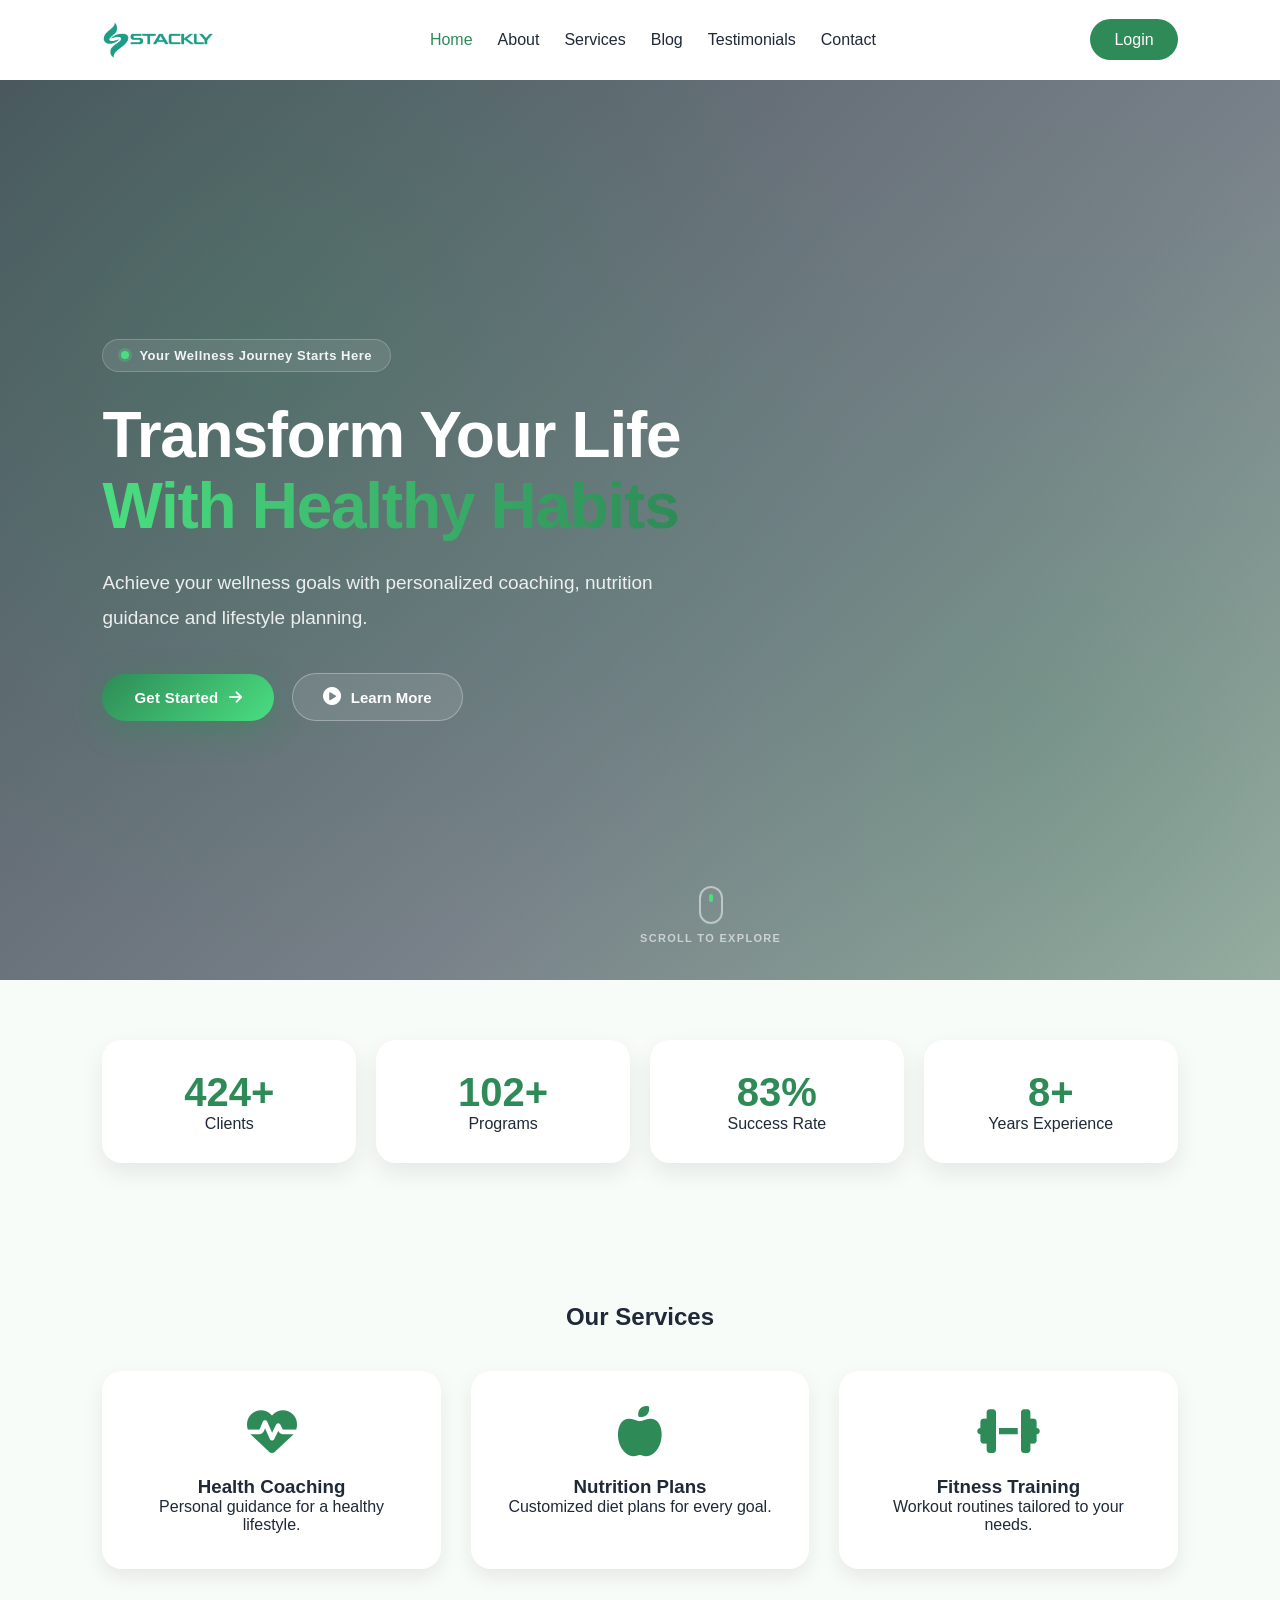
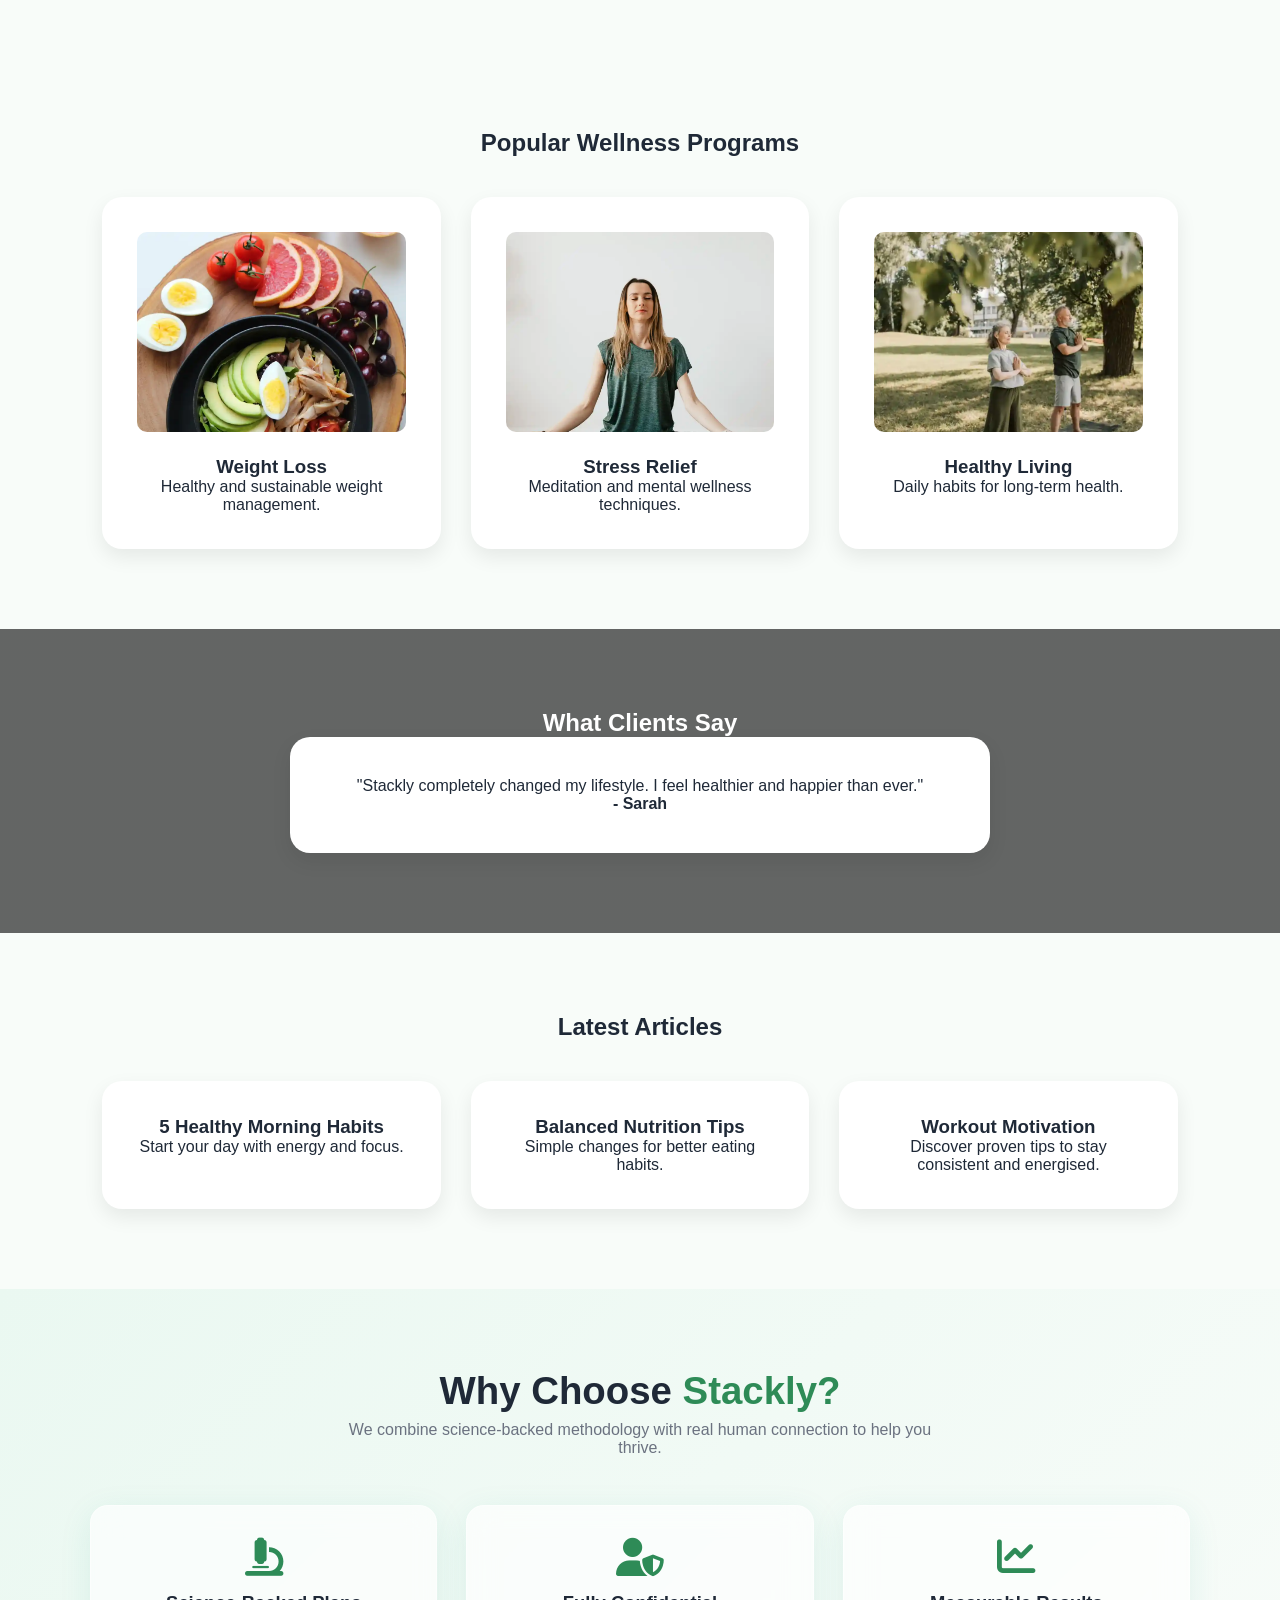
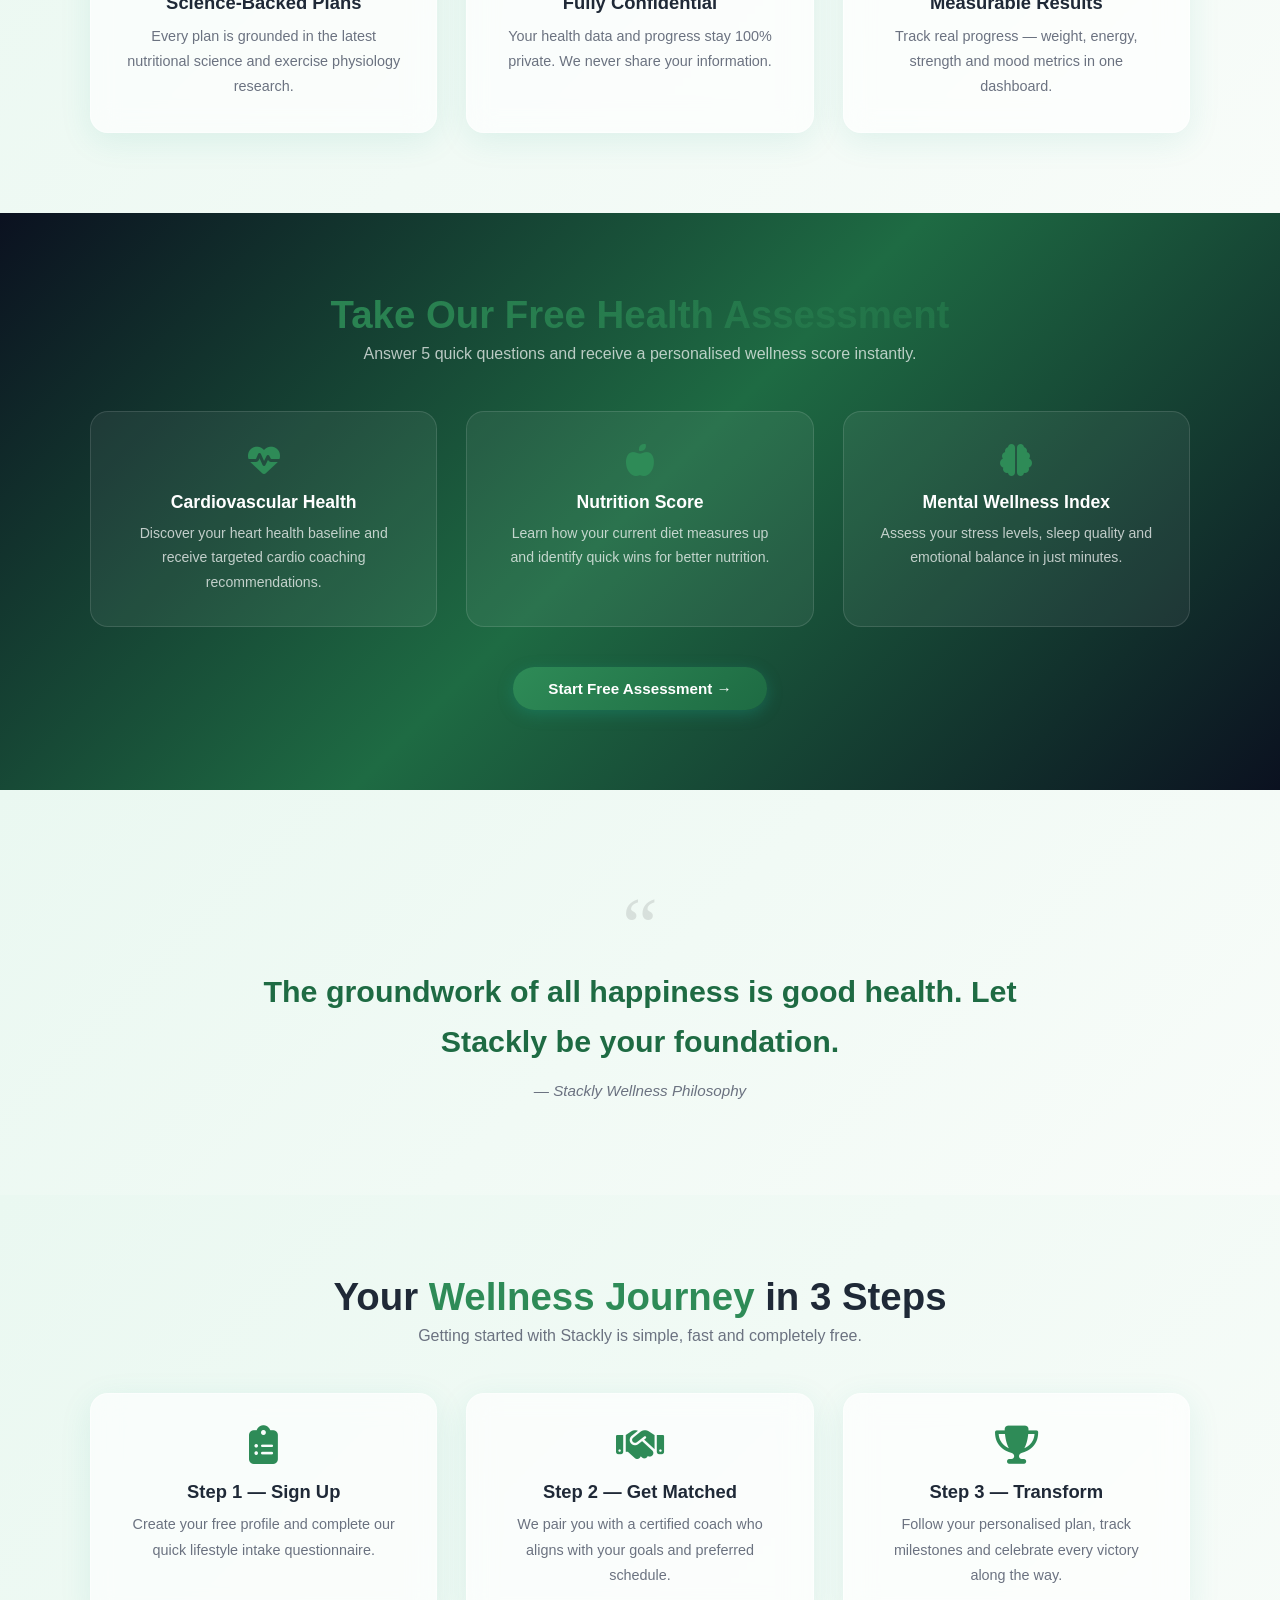
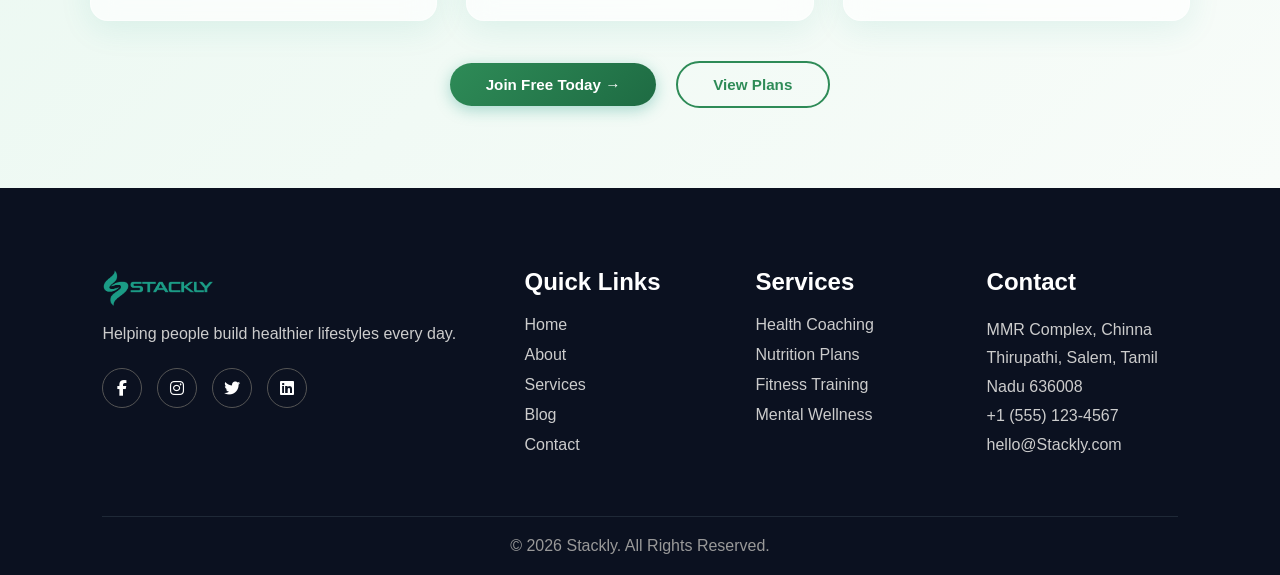
==== index.html @ 3cacbd83 "Add files via upload" ====
<!DOCTYPE html>
<html lang="en">

<head>
  <meta charset="UTF-8">
  <meta name="viewport" content="width=device-width, initial-scale=1.0">
  <title>Stackly - Wellness Coach</title>

  <link rel="stylesheet" href="css/index.css">
  <link rel="stylesheet" href="css/unique-sections.css">
  <link rel="stylesheet" href="./assets/extra.css">


  <link rel="stylesheet" href="https://cdnjs.cloudflare.com/ajax/libs/font-awesome/6.5.1/css/all.min.css">

</head>

<body>

  <header>
    <nav class="navbar">

      <div class="logo">
        <a href="index.html"><img src="./assets/logo.webp" alt="Stackly Logo"
            style="height: 40px; width: auto; vertical-align: middle; filter: brightness(0) invert(50%) sepia(80%) saturate(340%) hue-rotate(120deg) brightness(85%) contrast(110%);"></a>
      </div>

      <div class="menu-toggle"><i class="fas fa-bars"></i></div>
      <ul class="nav-links">
        <li><a href="index.html" class="active">Home</a></li>
        <li><a href="about.html">About</a></li>
        <li><a href="services.html">Services</a></li>
        <li><a href="blog.html">Blog</a></li>
        <li><a href="testimonials.html">Testimonials</a></li>
        <li><a href="contact.html">Contact</a></li>
      </ul>

      <div class="nav-btns">
        <a href="login.html" class="btn primary">Login</a>
      </div>

    </nav>
  </header>

  <section class="hero">

    <video autoplay muted loop playsinline class="hero-video">

        <source src="assets/Exercise.mp4" type="video/mp4">

    </video>

    <div class="hero-overlay"></div>

    <div class="hero-content">

      <div class="hero-badge">
        <span class="badge-dot"></span>
        <span>Your Wellness Journey Starts Here</span>
      </div>

      <h1>
        Transform Your Life<br>
        <span class="hero-highlight">With Healthy Habits</span>
      </h1>

      <p>
        Achieve your wellness goals with personalized coaching,
        nutrition guidance and lifestyle planning.
      </p>

      <div class="hero-buttons">
        <a href="signup.html" class="btn primary hero-btn-primary">
          <span>Get Started</span>
          <i class="fas fa-arrow-right"></i>
        </a>

        <a href="about.html" class="btn hero-btn-outline">
          <i class="fas fa-play-circle"></i>
          <span>Learn More</span>
        </a>
      </div>

    </div>

    <div class="hero-scroll-indicator">
      <div class="scroll-mouse">
        <div class="scroll-wheel"></div>
      </div>
      <span>Scroll to explore</span>
    </div>



  </section>

  <section class="stats">

    <div class="stat-card">
      <h2 class="counter" data-target="500" data-suffix="+">0</h2>
      <p>Clients</p>
    </div>

    <div class="stat-card">
      <h2 class="counter" data-target="120" data-suffix="+">0</h2>
      <p>Programs</p>
    </div>

    <div class="stat-card">
      <h2 class="counter" data-target="98" data-suffix="%">0</h2>
      <p>Success Rate</p>
    </div>

    <div class="stat-card">
      <h2 class="counter" data-target="10" data-suffix="+">0</h2>
      <p>Years Experience</p>
    </div>

  </section>

  <section class="services">

    <h2>Our Services</h2>

    <div class="service-grid">

      <div class="service-card">
        <i class="fas fa-heartbeat"></i>
        <h3>Health Coaching</h3>
        <p>Personal guidance for a healthy lifestyle.</p>
      </div>

      <div class="service-card">
        <i class="fas fa-apple-alt"></i>
        <h3>Nutrition Plans</h3>
        <p>Customized diet plans for every goal.</p>
      </div>

      <div class="service-card">
        <i class="fas fa-dumbbell"></i>
        <h3>Fitness Training</h3>
        <p>Workout routines tailored to your needs.</p>
      </div>

    </div>

  </section>

  <section class="programs">

    <h2>Popular Wellness Programs</h2>

    <div class="program-grid">

      <div class="program-card">
        <img src="./assets/Weight Loss.webp" alt="Weight Loss">
        <h3>Weight Loss</h3>
        <p>Healthy and sustainable weight management.</p>
      </div>

      <div class="program-card">
        <img src="assets/Stress Relief.webp" alt="Stress Relief">
        <h3>Stress Relief</h3>
        <p>Meditation and mental wellness techniques.</p>
      </div>

      <div class="program-card">
        <img src="./assets/Healthy Living.webp" alt="Healthy Living">
        <h3>Healthy Living</h3>
        <p>Daily habits for long-term health.</p>
      </div>

    </div>

  </section>

  <section class="testimonial-preview">

    <h2>What Clients Say</h2>

    <div class="testimonial-box">

      <p>
        "Stackly completely changed my lifestyle.
        I feel healthier and happier than ever."
      </p>

      <h4>- Sarah</h4>

    </div>

  </section>

  <section class="blog-preview">

    <h2>Latest Articles</h2>

    <div class="blog-grid">

      <div class="blog-card">
        <h3>5 Healthy Morning Habits</h3>
        <p>Start your day with energy and focus.</p>
      </div>

      <div class="blog-card">
        <h3>Balanced Nutrition Tips</h3>
        <p>Simple changes for better eating habits.</p>
      </div>

      <div class="blog-card">
        <h3>Workout Motivation</h3>
        <p>Discover proven tips to stay consistent and energised.</p>
      </div>

    </div>

  </section>

  <!-- HOME UNIQUE SECTIONS -->
  <section class="us-section us-gradient-bg">
    <h2 class="us-section-title">Why Choose <span class="us-gradient-text">Stackly?</span></h2>
    <p class="us-section-sub">We combine science-backed methodology with real human connection to help you thrive.</p>
    <div class="us-grid-3">
      <div class="us-glass-card us-reveal">
        <i class="us-icon fas fa-microscope"></i>
        <h3>Science-Backed Plans</h3>
        <p>Every plan is grounded in the latest nutritional science and exercise physiology research.</p>
      </div>
      <div class="us-glass-card us-reveal" style="transition-delay:0.15s">
        <i class="us-icon fas fa-user-shield"></i>
        <h3>Fully Confidential</h3>
        <p>Your health data and progress stay 100% private. We never share your information.</p>
      </div>
      <div class="us-glass-card us-reveal" style="transition-delay:0.3s">
        <i class="us-icon fas fa-chart-line"></i>
        <h3>Measurable Results</h3>
        <p>Track real progress — weight, energy, strength and mood metrics in one dashboard.</p>
      </div>
    </div>
  </section>

  <section class="us-section us-dark-banner">
    <h2 class="us-section-title us-shimmer">Take Our Free Health Assessment</h2>
    <p class="us-section-sub">Answer 5 quick questions and receive a personalised wellness score instantly.</p>
    <div class="us-grid-3">
      <div class="us-dark-card us-reveal">
        <i class="us-icon fas fa-heartbeat"></i>
        <h3>Cardiovascular Health</h3>
        <p>Discover your heart health baseline and receive targeted cardio coaching recommendations.</p>
      </div>
      <div class="us-dark-card us-reveal" style="transition-delay:0.15s">
        <i class="us-icon fas fa-apple-alt"></i>
        <h3>Nutrition Score</h3>
        <p>Learn how your current diet measures up and identify quick wins for better nutrition.</p>
      </div>
      <div class="us-dark-card us-reveal" style="transition-delay:0.3s">
        <i class="us-icon fas fa-brain"></i>
        <h3>Mental Wellness Index</h3>
        <p>Assess your stress levels, sleep quality and emotional balance in just minutes.</p>
      </div>
    </div>
    <div style="text-align:center;margin-top:2.5rem">
      <a href="404.html" class="us-btn">Start Free Assessment &rarr;</a>
    </div>
  </section>

  <section class="us-quote-section us-reveal">
    <div class="us-quote-mark">&ldquo;</div>
    <p class="us-quote-text">The groundwork of all happiness is good health. Let Stackly be your foundation.</p>
    <p class="us-quote-author">&mdash; Stackly Wellness Philosophy</p>
  </section>

  <section class="us-section us-gradient-bg">
    <h2 class="us-section-title">Your <span class="us-gradient-text">Wellness Journey</span> in 3 Steps</h2>
    <p class="us-section-sub">Getting started with Stackly is simple, fast and completely free.</p>
    <div class="us-grid-3">
      <div class="us-glass-card us-reveal">
        <i class="us-icon fas fa-clipboard-list"></i>
        <h3>Step 1 &mdash; Sign Up</h3>
        <p>Create your free profile and complete our quick lifestyle intake questionnaire.</p>
      </div>
      <div class="us-glass-card us-reveal" style="transition-delay:0.15s">
        <i class="us-icon fas fa-handshake"></i>
        <h3>Step 2 &mdash; Get Matched</h3>
        <p>We pair you with a certified coach who aligns with your goals and preferred schedule.</p>
      </div>
      <div class="us-glass-card us-reveal" style="transition-delay:0.3s">
        <i class="us-icon fas fa-trophy"></i>
        <h3>Step 3 &mdash; Transform</h3>
        <p>Follow your personalised plan, track milestones and celebrate every victory along the way.</p>
      </div>
    </div>
    <div style="text-align:center;margin-top:2.5rem">
      <a href="404.html" class="us-btn">Join Free Today &rarr;</a>
      <a href="404.html" class="us-btn us-btn-outline" style="margin-left:1rem">View Plans</a>
    </div>
  </section>
  <!-- END HOME UNIQUE SECTIONS -->

  <footer>

    <div class="footer-container">

      <div class="footer-box">
        <a href="index.html"><img src="./assets/logo.webp" alt="Stackly Logo"
            style="height: 40px; width: auto; vertical-align: middle; filter: brightness(0) invert(50%) sepia(80%) saturate(340%) hue-rotate(120deg) brightness(85%) contrast(110%);"></a>

        <p>
          Helping people build healthier lifestyles every day.
        </p>

        <div class="socials">
          <a href="404.html"><i class="fab fa-facebook-f"></i></a>
          <a href="404.html"><i class="fab fa-instagram"></i></a>
          <a href="404.html"><i class="fab fa-twitter"></i></a>
          <a href="404.html"><i class="fab fa-linkedin"></i></a>
        </div>
      </div>

      <div class="footer-box">
        <h2>Quick Links</h2>
        <a href="index.html">Home</a>
        <a href="about.html">About</a>
        <a href="services.html">Services</a>
        <a href="blog.html">Blog</a>
        <a href="contact.html">Contact</a>
      </div>

      <div class="footer-box">
        <h2>Services</h2>
        <a href="404.html">Health Coaching</a>
        <a href="404.html">Nutrition Plans</a>
        <a href="404.html">Fitness Training</a>
        <a href="404.html">Mental Wellness</a>
      </div>

      <div class="footer-box">
        <h2>Contact</h2>
        <p>MMR Complex, Chinna Thirupathi, Salem, Tamil Nadu 636008</p>
        <p>+1 (555) 123-4567</p>
        <p>hello@Stackly.com</p>
      </div>

    </div>

    <div class="copyright">
      &copy; 2026 Stackly. All Rights Reserved.
    </div>

  </footer>

  <script src="js/main.js"></script>
  <script>
    (function () {
      var els = document.querySelectorAll('.us-reveal');
      if (!els.length) return;
      var io = new IntersectionObserver(function (entries) {
        entries.forEach(function (e) { if (e.isIntersecting) { e.target.classList.add('visible'); io.unobserve(e.target); } });
      }, { threshold: 0.12 });
      els.forEach(function (el) { io.observe(el); });
    })();
  </script>

</body>

</html>
---- css/index.css ----
:root{
  --primary:#2E8B57;
  --primary-dark:#1E6B43;
  --primary-light:#EAF8F1;
  --background:#F8FCF9;
  --text:#1F2937;
}

* {
    margin: 0;
    padding: 0;
    box-sizing: border-box;
    font-family: 'Poppins', sans-serif;
}

body {
    background: var(--background);
    color: var(--text);
    overflow-x: clip;
}

.navbar {
    display: flex;
    justify-content: space-between;
    align-items: center;
    padding: 20px 8%;
    background: white;

    top: 0;
    z-index: 1000;
    box-shadow: 0 5px 20px rgba(0, 0, 0, .08);
}

.logo {
    font-size: 28px;
    font-weight: 700;
    color: var(--primary);
}

.nav-links {
    display: flex;
    list-style: none;
    gap: 25px;
}

.nav-links a {
    text-decoration: none;
    color: var(--text);
    font-weight: 500;
}

.active {
    color: var(--primary) !important;
}

.btn {
    padding: 12px 24px;
    border-radius: 30px;
    text-decoration: none;
    background: #eee;
    color: var(--text);
    transition: .4s;
}

.primary {
    background: var(--primary);
    color: white;
}



.btn:hover {
    transform: translateY(-3px);
}

/* ===== HERO SECTION — PREMIUM ANIMATIONS ===== */

.hero {
    position: relative;
    overflow: hidden;
    min-height: 100vh;
    display: flex;
    align-items: center;
    padding: 0 8%;
    color: #fff;
}

/* --- animated ambient particles overlay --- */
.hero::before {
    content: '';
    position: absolute;
    inset: 0;
    background-image:
        radial-gradient(circle at 20% 30%, rgba(46,139,87,.25) 0%, transparent 50%),
        radial-gradient(circle at 80% 70%, rgba(46,139,87,.18) 0%, transparent 50%);
    z-index: 0;
    animation: ambientPulse 8s ease-in-out infinite alternate;
}

@keyframes ambientPulse {
    0%   { opacity: .6; transform: scale(1); }
    100% { opacity: 1;  transform: scale(1.05); }
}

.hero-video {
    position: absolute;
    top: 0; left: 0;
    width: 100%; height: 100%;
    object-fit: cover;
    z-index: -2;
}

.hero-overlay {
    position: absolute;
    inset: 0;
    background: linear-gradient(
        135deg,
        rgba(10,18,35,.72) 0%,
        rgba(15,28,45,.55) 60%,
        rgba(20,60,40,.40) 100%
    );
    z-index: -1;
}

/* --- content wrapper --- */
.hero-content {
    position: relative;
    z-index: 5;
    max-width: 680px;
    display: flex;
    flex-direction: column;
    justify-content: center;
    align-items: flex-start;
}

/* --- badge --- */
.hero-badge {
    display: inline-flex;
    align-items: center;
    gap: 10px;
    background: rgba(255,255,255,.10);
    backdrop-filter: blur(12px);
    border: 1px solid rgba(255,255,255,.2);
    border-radius: 50px;
    padding: 8px 18px;
    font-size: 13px;
    font-weight: 600;
    letter-spacing: .04em;
    color: rgba(255,255,255,.92);
    margin-bottom: 28px;
    opacity: 0;
    transform: translateY(30px);
    animation: heroFadeUp .8s cubic-bezier(.22,.68,0,1.2) .2s forwards;
}

.badge-dot {
    width: 8px;
    height: 8px;
    border-radius: 50%;
    background: #4ade80;
    box-shadow: 0 0 0 3px rgba(74,222,128,.25);
    animation: badgePing 2s ease-in-out infinite;
}

@keyframes badgePing {
    0%, 100% { box-shadow: 0 0 0 3px rgba(74,222,128,.25); }
    50%       { box-shadow: 0 0 0 7px rgba(74,222,128,.08); }
}

/* --- heading --- */
.hero-content h1 {
    font-size: 64px;
    line-height: 1.12;
    font-weight: 800;
    margin-bottom: 22px;
    text-align: left;
    letter-spacing: -.02em;
    opacity: 0;
    transform: translateY(40px);
    animation: heroFadeUp .9s cubic-bezier(.22,.68,0,1.2) .45s forwards;
}

.hero-highlight {
    background: linear-gradient(90deg, #4ade80, #2E8B57, #86efac, #4ade80);
    background-size: 300% 100%;
    -webkit-background-clip: text;
    -webkit-text-fill-color: transparent;
    background-clip: text;
    animation: shimmerText 4s linear infinite;
}

@keyframes shimmerText {
    0%   { background-position: 0% 50%; }
    100% { background-position: 300% 50%; }
}

/* --- subtitle --- */
.hero-content p {
    max-width: 580px;
    font-size: 19px;
    line-height: 1.85;
    margin-bottom: 38px;
    text-align: left;
    color: rgba(255,255,255,.88);
    opacity: 0;
    transform: translateY(40px);
    animation: heroFadeUp .9s cubic-bezier(.22,.68,0,1.2) .65s forwards;
}

/* --- buttons --- */
.hero-buttons {
    display: flex;
    gap: 18px;
    justify-content: flex-start;
    align-items: center;
    flex-wrap: wrap;
    opacity: 0;
    transform: translateY(40px);
    animation: heroFadeUp .9s cubic-bezier(.22,.68,0,1.2) .85s forwards;
}

.hero-btn-primary {
    position: relative;
    display: inline-flex;
    align-items: center;
    gap: 10px;
    padding: 15px 32px;
    border-radius: 50px;
    background: linear-gradient(135deg, #2E8B57, #4ade80);
    color: #fff !important;
    font-weight: 700;
    font-size: 15px;
    letter-spacing: .02em;
    text-decoration: none;
    overflow: hidden;
    box-shadow: 0 8px 30px rgba(46,139,87,.45);
    transition: transform .3s ease, box-shadow .3s ease;
}

.hero-btn-primary::before {
    content: '';
    position: absolute;
    top: 0; left: -100%;
    width: 100%; height: 100%;
    background: linear-gradient(90deg, transparent, rgba(255,255,255,.25), transparent);
    transition: left .55s ease;
}

.hero-btn-primary:hover::before { left: 100%; }

.hero-btn-primary:hover {
    transform: translateY(-4px) scale(1.03);
    box-shadow: 0 16px 40px rgba(46,139,87,.55);
    color: #fff !important;
}

.hero-btn-primary i {
    transition: transform .3s ease;
}

.hero-btn-primary:hover i { transform: translateX(5px); }

.hero-btn-outline {
    display: inline-flex;
    align-items: center;
    gap: 10px;
    padding: 14px 30px;
    border-radius: 50px;
    background: rgba(255,255,255,.10);
    backdrop-filter: blur(10px);
    border: 1.5px solid rgba(255,255,255,.30);
    color: #fff !important;
    font-weight: 600;
    font-size: 15px;
    text-decoration: none;
    transition: background .3s ease, transform .3s ease, border-color .3s ease;
}

.hero-btn-outline:hover {
    background: rgba(255,255,255,.20);
    border-color: rgba(255,255,255,.55);
    transform: translateY(-4px);
    color: #fff !important;
}

.hero-btn-outline i { font-size: 18px; }

/* --- scroll indicator --- */
.hero-scroll-indicator {
    position: absolute;
    bottom: 36px;
    left: 50%;
    transform: translateX(-50%);
    z-index: 10;
    display: flex;
    flex-direction: column;
    align-items: center;
    gap: 8px;
    opacity: 0;
    animation: heroFadeUp .8s ease 1.4s forwards;
}

.hero-scroll-indicator span {
    font-size: 11px;
    font-weight: 600;
    letter-spacing: .12em;
    text-transform: uppercase;
    color: rgba(255,255,255,.6);
}

.scroll-mouse {
    width: 24px;
    height: 38px;
    border: 2px solid rgba(255,255,255,.5);
    border-radius: 12px;
    display: flex;
    justify-content: center;
    padding-top: 6px;
}

.scroll-wheel {
    width: 4px;
    height: 8px;
    background: #4ade80;
    border-radius: 2px;
    animation: scrollWheel 1.8s ease-in-out infinite;
}

@keyframes scrollWheel {
    0%   { transform: translateY(0); opacity: 1; }
    80%  { transform: translateY(12px); opacity: 0; }
    100% { transform: translateY(0); opacity: 0; }
}

/* --- shared entry animation --- */
@keyframes heroFadeUp {
    to { opacity: 1; transform: translateY(0); }
}



.stats {
    display: grid;
    grid-template-columns: repeat(4, 1fr);
    padding: 60px 8%;
    gap: 20px;
}

.stat-card {
    background: white;
    padding: 30px;
    text-align: center;
    border-radius: 20px;
    box-shadow: 0 10px 25px rgba(0, 0, 0, .08);
}

.stat-card h2 {
    color: var(--primary);
    font-size: 40px;
}

.services,
.programs,
.blog-preview,
.testimonial-preview {
    padding: 80px 8%;
    text-align: center;
}

.testimonial-preview {
    background: linear-gradient(rgba(0, 0, 0, 0.6), rgba(0, 0, 0, 0.6)), url('../assets/img_8af32f07.webp') center/cover fixed no-repeat;
    color: white;
}

.testimonial-preview h2 {
    color: white;
}

.service-grid,
.program-grid,
.blog-grid {
    display: grid;
    grid-template-columns: repeat(3, 1fr);
    gap: 30px;
    margin-top: 40px;
}

.service-card,
.program-card,
.blog-card {
    background: white;
    padding: 35px;
    border-radius: 20px;
    transition: .4s;
    box-shadow: 0 8px 20px rgba(0, 0, 0, .08);
}

.service-card:hover,
.program-card:hover,
.blog-card:hover {
    transform: translateY(-10px);
}

.service-card i {
    font-size: 50px;
    color: var(--primary);
    margin-bottom: 20px;
}

.program-card img {
    width: 100%;
    height: 200px;
    object-fit: cover;
    border-radius: 10px;
    margin-bottom: 20px;
}

.testimonial-box {
    max-width: 700px;
    margin: auto;
    background: white;
    padding: 40px;
    border-radius: 20px;
    box-shadow: 0 8px 20px rgba(0, 0, 0, .08);
    color: var(--text);
}

.cta {
    padding: 100px 8%;
    text-align: center;
    background: var(--primary);
    color: white;
}

.cta .btn {
    background: white;
    color: var(--primary);
    margin-top: 20px;
    display: inline-block;
}

footer {
    background: #0B1120;
    color: white;
    padding: 80px 8% 20px;
}

.footer-container {
    display: grid;
    grid-template-columns: 2fr 1fr 1fr 1fr;
    gap: 40px;
    text-align: left;
}

.footer-box h2 {
    margin-bottom: 20px;
}

.footer-box h3 {
    margin: 15px 0;
    color: var(--primary);
}

.footer-box a {
    display: block;
    text-decoration: none;
    color: #ccc;
    margin-bottom: 12px;
}

.footer-box p {
    color: #ccc;
    line-height: 1.8;
}

.socials,
.social-icons {
    margin-top: 20px;
    display: flex;
    gap: 15px;
}

.socials a,
.socials i,
.social-icons a,
.social-icons i {
    display: flex !important;
    align-items: center;
    justify-content: center;
    width: 40px;
    height: 40px;
    border: 1px solid #555;
    border-radius: 50%;
    cursor: pointer;
    transition: .3s;
    font-size: 16px;
    color: white !important;
    margin-bottom: 0 !important;
    text-decoration: none;
}

.socials a i,
.social-icons a i {
    border: none;
    width: auto;
    height: auto;
    margin-bottom: 0 !important;
}

.socials a:hover,
.socials i:hover,
.social-icons a:hover,
.social-icons i:hover {
    background: var(--primary);
    border-color: var(--primary);
}

.copyright {
    margin-top: 50px;
    padding-top: 20px;
    border-top: 1px solid var(--text);
    text-align: center;
    color: #999;
}

@keyframes float {
    0% {
        transform: translateY(0);
    }

    50% {
        transform: translateY(-15px);
    }

    100% {
        transform: translateY(0);
    }
}

@keyframes fadeUp {
    from {
        opacity: 0;
        transform: translateY(50px);
    }

    to {
        opacity: 1;
        transform: translateY(0);
    }
}

@media(max-width:900px) {

    .hero {
        flex-direction: column;
        text-align: center;
        min-height: 100vh;
        padding: 40px 6%;
        justify-content: center;
    }

    .hero-content {
        align-items: center;
        text-align: center;
    }

    .hero-content h1 {
        font-size: 38px;
        text-align: center;
    }

    .hero-content p {
        font-size: 16px;
        text-align: center;
    }

    .hero-buttons {
        justify-content: center;
        flex-wrap: wrap;
    }

    .hero-scroll-indicator { bottom: 20px; }

    .stats {
        grid-template-columns: repeat(2, 1fr);
        padding: 40px 5%;
    }

    .stat-card h2 {
        font-size: 30px;
    }

    .services,
    .programs,
    .blog-preview,
    .testimonial-preview {
        padding: 60px 5%;
    }

    .service-grid,
    .program-grid,
    .blog-grid {
        grid-template-columns: 1fr;
    }

    .nav-links {
        display: none;
    }

    footer {
        padding: 60px 5% 20px;
    }

    .footer-container {
        grid-template-columns: 1fr;
        text-align: center;
    }

    .socials {
        justify-content: center;
    }
}

@media(max-width:600px) {

    .hero {
        min-height: 100vh;
        padding: 30px 5%;
    }

    .hero-badge { font-size: 11px; padding: 7px 14px; }

    .hero-content h1 {
        font-size: 28px;
    }

    .hero-content p {
        font-size: 14px;
        margin-bottom: 24px;
    }

    .hero-btn-primary,
    .hero-btn-outline {
        padding: 13px 24px;
        font-size: 14px;
    }

    .stats {
        grid-template-columns: 1fr;
        padding: 30px 5%;
        gap: 15px;
    }

    .stat-card {
        padding: 20px;
    }

    .stat-card h2 {
        font-size: 26px;
    }

    .services,
    .programs,
    .blog-preview,
    .testimonial-preview {
        padding: 40px 5%;
    }

    .services h2,
    .programs h2,
    .blog-preview h2 {
        font-size: 24px;
    }

    .service-card,
    .program-card,
    .blog-card {
        padding: 25px;
    }

    .testimonial-box {
        padding: 25px;
    }

    .cta {
        padding: 60px 5%;
    }

    footer {
        padding: 40px 5% 15px;
    }

    .footer-box h2 {
        font-size: 18px;
    }
}

/* Ripple */

button {
    position: relative;
    overflow: hidden;
}

.ripple {
    position: absolute;
    width: 20px;
    height: 20px;
    background: rgba(255, 255, 255, .5);
    border-radius: 50%;
    transform: scale(0);
    animation: ripple .6s linear;
}

@keyframes ripple {

    to {
        transform: scale(15);
        opacity: 0;
    }

}

/* Scroll Reveal */

.reveal {
    opacity: 0;
    transform: translateY(50px);
    transition: 1s;
}

.reveal.active {
    opacity: 1;
    transform: translateY(0);
}

/* Back To Top */

.top-btn {
    position: fixed;
    right: 20px;
    bottom: 20px;
    width: 50px;
    height: 50px;
    border: none;
    border-radius: 50%;
    background: var(--primary);
    color: white;
    font-size: 22px;
    cursor: pointer;
    display: none;
    z-index: 9999;
    box-shadow: 0 10px 25px rgba(0, 0, 0, .2);
}

/* Global Sticky Header & Mobile Menu */
header {
    position: sticky;
    top: 0;
    z-index: 1000;
    background: white;
}

.menu-toggle {
    display: none;
    font-size: 28px;
    cursor: pointer;
    color: var(--primary);
}

@media(max-width:900px) {
    .menu-toggle {
        display: block;
    }

    .nav-links {
        display: none !important;
        flex-direction: column;
        position: absolute;
        top: 100%;
        left: 0;
        width: 100%;
        background: white;
        text-align: center;
        padding: 20px 0;
        box-shadow: 0 5px 20px rgba(0, 0, 0, 0.1);
        gap: 15px;
    }

    .nav-links.mobile-active {
        display: flex !important;
    }

    .nav-btns {
        display: none;
    }

    .navbar.mobile-active .nav-btns {
        display: flex;
        position: absolute;
        top: calc(100% + 220px);
        left: 0;
        width: 100%;
        justify-content: center;
        background: white;
        padding-bottom: 20px;
        box-shadow: 0 10px 20px rgba(0, 0, 0, 0.1);
    }
}
---- css/unique-sections.css ----
::root{
  --primary:#2E8B57;
  --primary-dark:#1E6B43;
  --primary-light:#EAF8F1;
  --background:#F8FCF9;
  --text:#1F2937;
}

/* unique-sections.css � Premium animated sections for Stackly */
@import url("https://fonts.googleapis.com/css2?family=Inter:wght@300;400;500;600;700;800&display=swap");

@keyframes usFadeUp {
  from { opacity:0; transform:translateY(40px); }
  to   { opacity:1; transform:translateY(0); }
}
@keyframes usSlideRight {
  from { opacity:0; transform:translateX(-50px); }
  to   { opacity:1; transform:translateX(0); }
}
@keyframes usSlideLeft {
  from { opacity:0; transform:translateX(50px); }
  to   { opacity:1; transform:translateX(0); }
}
@keyframes usScaleIn {
  from { opacity:0; transform:scale(0.85); }
  to   { opacity:1; transform:scale(1); }
}
@keyframes usPulse {
  0%,100% { transform:scale(1); }
  50%      { transform:scale(1.07); }
}
@keyframes usGlow {
  0%,100% { box-shadow:0 0 20px rgba(27,156,133,0.3); }
  50%      { box-shadow:0 0 45px rgba(27,156,133,0.6); }
}
@keyframes usShimmer {
  0%   { background-position:-200% center; }
  100% { background-position:200% center; }
}

.us-reveal {
  opacity:0;
  transform:translateY(30px);
  transition:opacity 0.75s ease, transform 0.75s ease;
}
.us-reveal.visible {
  opacity:1;
  transform:translateY(0);
}

.us-section {
  padding:5rem 2rem;
  font-family:"Inter",sans-serif;
  position:relative;
  overflow:hidden;
}
.us-section-title {
  text-align:center;
  font-size:clamp(1.6rem,3vw,2.5rem);
  font-weight:800;
  margin-bottom:0.5rem;
  color:var(--text);
}
.us-section-sub {
  text-align:center;
  font-size:1rem;
  color:#6b7280;
  margin-bottom:3rem;
  max-width:600px;
  margin-left:auto;
  margin-right:auto;
}
.us-gradient-text {
  background:linear-gradient(135deg,var(--primary),var(--primary));
  -webkit-background-clip:text;
  -webkit-text-fill-color:transparent;
  background-clip:text;
}
.us-grid-3 {
  display:grid;
  grid-template-columns:repeat(auto-fit,minmax(250px,1fr));
  gap:1.8rem;
  max-width:1100px;
  margin:0 auto;
}
.us-grid-2 {
  display:grid;
  grid-template-columns:repeat(auto-fit,minmax(300px,1fr));
  gap:2.5rem;
  max-width:1100px;
  margin:0 auto;
  align-items:center;
}
.us-grid-4 {
  display:grid;
  grid-template-columns:repeat(auto-fit,minmax(200px,1fr));
  gap:1.5rem;
  max-width:1100px;
  margin:0 auto;
}

.us-glass-card {
  background:rgba(255,255,255,0.65);
  backdrop-filter:blur(14px);
  -webkit-backdrop-filter:blur(14px);
  border:1px solid rgba(255,255,255,0.45);
  border-radius:18px;
  padding:2rem;
  box-shadow:0 8px 32px rgba(27,156,133,0.1);
  transition:transform 0.35s ease, box-shadow 0.35s ease;
  text-align:center;
}
.us-glass-card:hover {
  transform:translateY(-10px);
  box-shadow:0 22px 55px rgba(27,156,133,0.22);
}
.us-glass-card .us-icon {
  font-size:2.4rem;
  margin-bottom:1rem;
  display:block;
  animation:usPulse 3s ease-in-out infinite;
  color:var(--primary);
}
.us-glass-card h3 { font-size:1.15rem; font-weight:700; color:var(--text); margin-bottom:0.6rem; }
.us-glass-card p  { font-size:0.9rem; color:#6b7280; line-height:1.75; }

.us-dark-banner {
  background:linear-gradient(135deg,#0B1120,var(--primary-dark),#0B1120);
  color:#fff;
}
.us-dark-banner .us-section-title { color:#fff; }
.us-dark-banner .us-section-sub   { color:rgba(255,255,255,0.7); }
.us-dark-card {
  background:rgba(255,255,255,0.06);
  border:1px solid rgba(255,255,255,0.12);
  border-radius:18px;
  padding:2rem;
  color:#fff;
  text-align:center;
  transition:transform 0.3s, background 0.3s;
  animation:usGlow 4s ease-in-out infinite;
}
.us-dark-card:hover { background:rgba(255,255,255,0.13); transform:translateY(-7px); }
.us-dark-card h3 { font-size:1.1rem; font-weight:700; margin-bottom:0.5rem; }
.us-dark-card p  { font-size:0.88rem; color:rgba(255,255,255,0.72); line-height:1.75; }
.us-dark-card .us-icon { font-size:2rem; margin-bottom:1rem; color:var(--primary); }

.us-gradient-bg { background:linear-gradient(135deg,var(--primary-light),var(--background)); }

.us-split-text h2 { font-size:clamp(1.4rem,2.5vw,2.2rem); font-weight:800; color:var(--text); margin-bottom:1rem; }
.us-split-text p  { font-size:0.95rem; color:#6b7280; line-height:1.85; margin-bottom:1rem; }
.us-split-img img {
  width:100%; border-radius:18px;
  box-shadow:0 20px 60px rgba(0,0,0,0.13);
  animation:usScaleIn 0.8s ease forwards;
}
.us-split-stats { display:flex; gap:1.2rem; margin-top:1.5rem; flex-wrap:wrap; }
.us-stat-pill {
  background:linear-gradient(135deg,var(--primary),var(--primary-dark));
  color:#fff; border-radius:50px;
  padding:0.45rem 1.3rem; font-size:0.82rem; font-weight:600;
  box-shadow:0 4px 12px rgba(27,156,133,0.3);
}

.us-quote-section { background:linear-gradient(135deg,var(--primary-light),var(--background)); text-align:center; padding:6rem 2rem; }
.us-quote-mark { font-size:5rem; line-height:1; color:rgba(0,0,0,0.1); font-family:Georgia,serif; }
.us-quote-text { font-size:clamp(1.3rem,2.5vw,1.9rem); font-weight:700; color:var(--primary-dark); max-width:780px; margin:0 auto 1rem; line-height:1.65; }
.us-quote-author { font-size:0.95rem; color:#6b7280; font-style:italic; }

.us-tags { display:flex; flex-wrap:wrap; gap:0.75rem; justify-content:center; margin:1.5rem auto 0; max-width:800px; }
.us-tag {
  background:linear-gradient(135deg,var(--primary),var(--primary-dark));
  color:#fff; border-radius:50px;
  padding:0.4rem 1.1rem; font-size:0.82rem; font-weight:600;
  cursor:pointer; transition:transform 0.2s, box-shadow 0.2s;
}
.us-tag:hover { transform:scale(1.12); box-shadow:0 4px 15px rgba(27,156,133,0.42); }

.us-author-card { text-align:center; border-radius:16px; padding:1.5rem; background:#fff; box-shadow:0 4px 20px rgba(0,0,0,0.07); transition:transform 0.3s; }
.us-author-card:hover { transform:translateY(-7px); }
.us-author-avatar {
  width:72px; height:72px; border-radius:50%;
  background:linear-gradient(135deg,var(--primary),var(--primary));
  display:flex; align-items:center; justify-content:center;
  margin:0 auto 1rem; font-size:1.5rem; color:#fff; font-weight:800;
}
.us-author-card h4 { font-size:0.95rem; font-weight:700; color:var(--text); margin-bottom:0.25rem; }
.us-author-card p  { font-size:0.8rem; color:#9ca3af; }
.us-author-card .us-count { font-size:0.78rem; color:var(--primary); margin-top:0.4rem; font-weight:600; }

.us-metric { text-align:center; }
.us-metric .us-number {
  font-size:clamp(2.5rem,5vw,4rem); font-weight:800;
  background:linear-gradient(135deg,var(--primary),var(--primary));
  -webkit-background-clip:text; -webkit-text-fill-color:transparent; background-clip:text; line-height:1;
}
.us-metric p { font-size:0.9rem; color:#6b7280; margin-top:0.4rem; }

.us-btn {
  display:inline-block; padding:0.8rem 2.2rem;
  background:linear-gradient(135deg,var(--primary),var(--primary-dark));
  color:#fff; border-radius:50px; font-size:0.95rem; font-weight:700;
  text-decoration:none; box-shadow:0 4px 15px rgba(27,156,133,0.35);
  transition:transform 0.22s, box-shadow 0.22s;
}
.us-btn:hover { transform:translateY(-4px); box-shadow:0 10px 28px rgba(27,156,133,0.48); }
.us-btn-outline {
  background:transparent; border:2px solid var(--primary);
  color:var(--primary); box-shadow:none;
}
.us-btn-outline:hover { background:var(--primary); color:#fff; }

.us-badge-row { display:flex; flex-wrap:wrap; justify-content:center; gap:1.5rem; margin-top:2rem; }
.us-badge {
  background:#fff; border-radius:12px; padding:1rem 1.8rem;
  box-shadow:0 4px 16px rgba(0,0,0,0.07);
  font-size:0.85rem; font-weight:700; color:var(--text);
  display:flex; align-items:center; gap:0.6rem; transition:transform 0.22s;
}
.us-badge:hover { transform:translateY(-5px); }
.us-badge i { color:var(--primary); font-size:1rem; }

.us-form { max-width:560px; margin:0 auto; display:flex; flex-direction:column; gap:1rem; }
.us-form input, .us-form textarea {
  padding:0.85rem 1.2rem; border:2px solid #e5e7eb;
  border-radius:10px; font-size:0.95rem; font-family:"Inter",sans-serif;
  outline:none; transition:border-color 0.2s;
}
.us-form input:focus, .us-form textarea:focus { border-color:var(--primary); }
.us-form textarea { resize:vertical; min-height:110px; }

.us-shimmer {
  background:linear-gradient(90deg,var(--primary) 0%,var(--primary-dark) 50%,var(--primary) 100%);
  background-size:200% auto;
  -webkit-background-clip:text; -webkit-text-fill-color:transparent; background-clip:text;
  animation:usShimmer 3s linear infinite;
}

@media(max-width:640px) {
  .us-section { padding:3rem 1rem; }
  .us-grid-3,.us-grid-2,.us-grid-4 { grid-template-columns:1fr; }
}

/* Global Sticky Header & Mobile Menu */
header {
    position: sticky;
    top: 0;
    z-index: 1000;
    background: white;
}
.menu-toggle {
    display: none;
    font-size: 28px;
    cursor: pointer;
    color: var(--primary);
}
@media(max-width:900px){
    .menu-toggle {
        display: block;
    }
    .nav-links {
        display: none !important;
        flex-direction: column;
        position: absolute;
        top: 100%;
        left: 0;
        width: 100%;
        background: white;
        text-align: center;
        padding: 20px 0;
        box-shadow: 0 5px 20px rgba(0,0,0,0.1);
        gap: 15px;
    }
    .nav-links.mobile-active {
        display: flex !important;
    }
    .nav-btns {
        display: none;
    }
    .navbar.mobile-active .nav-btns {
        display: flex;
        position: absolute;
        top: calc(100% + 220px);
        left: 0;
        width: 100%;
        justify-content: center;
        background: white;
        padding-bottom: 20px;
        box-shadow: 0 10px 20px rgba(0,0,0,0.1);
    }
}
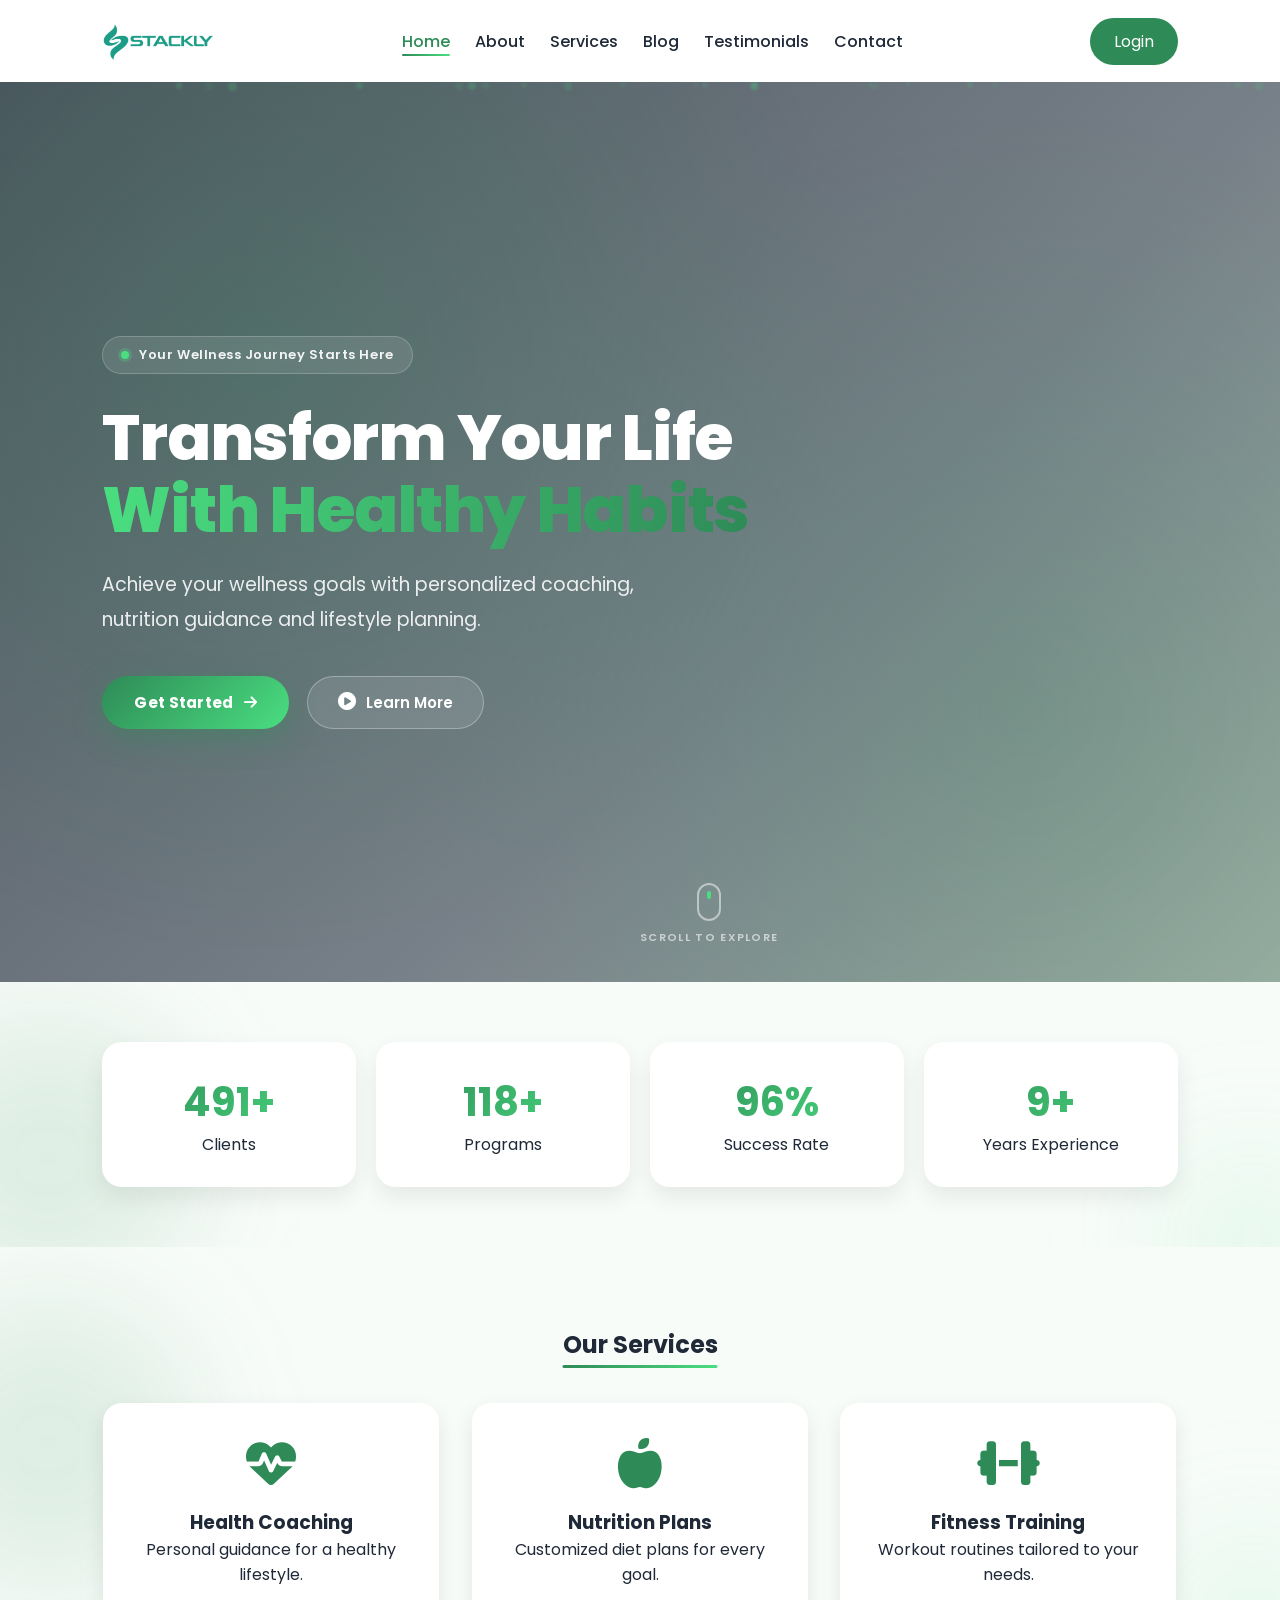
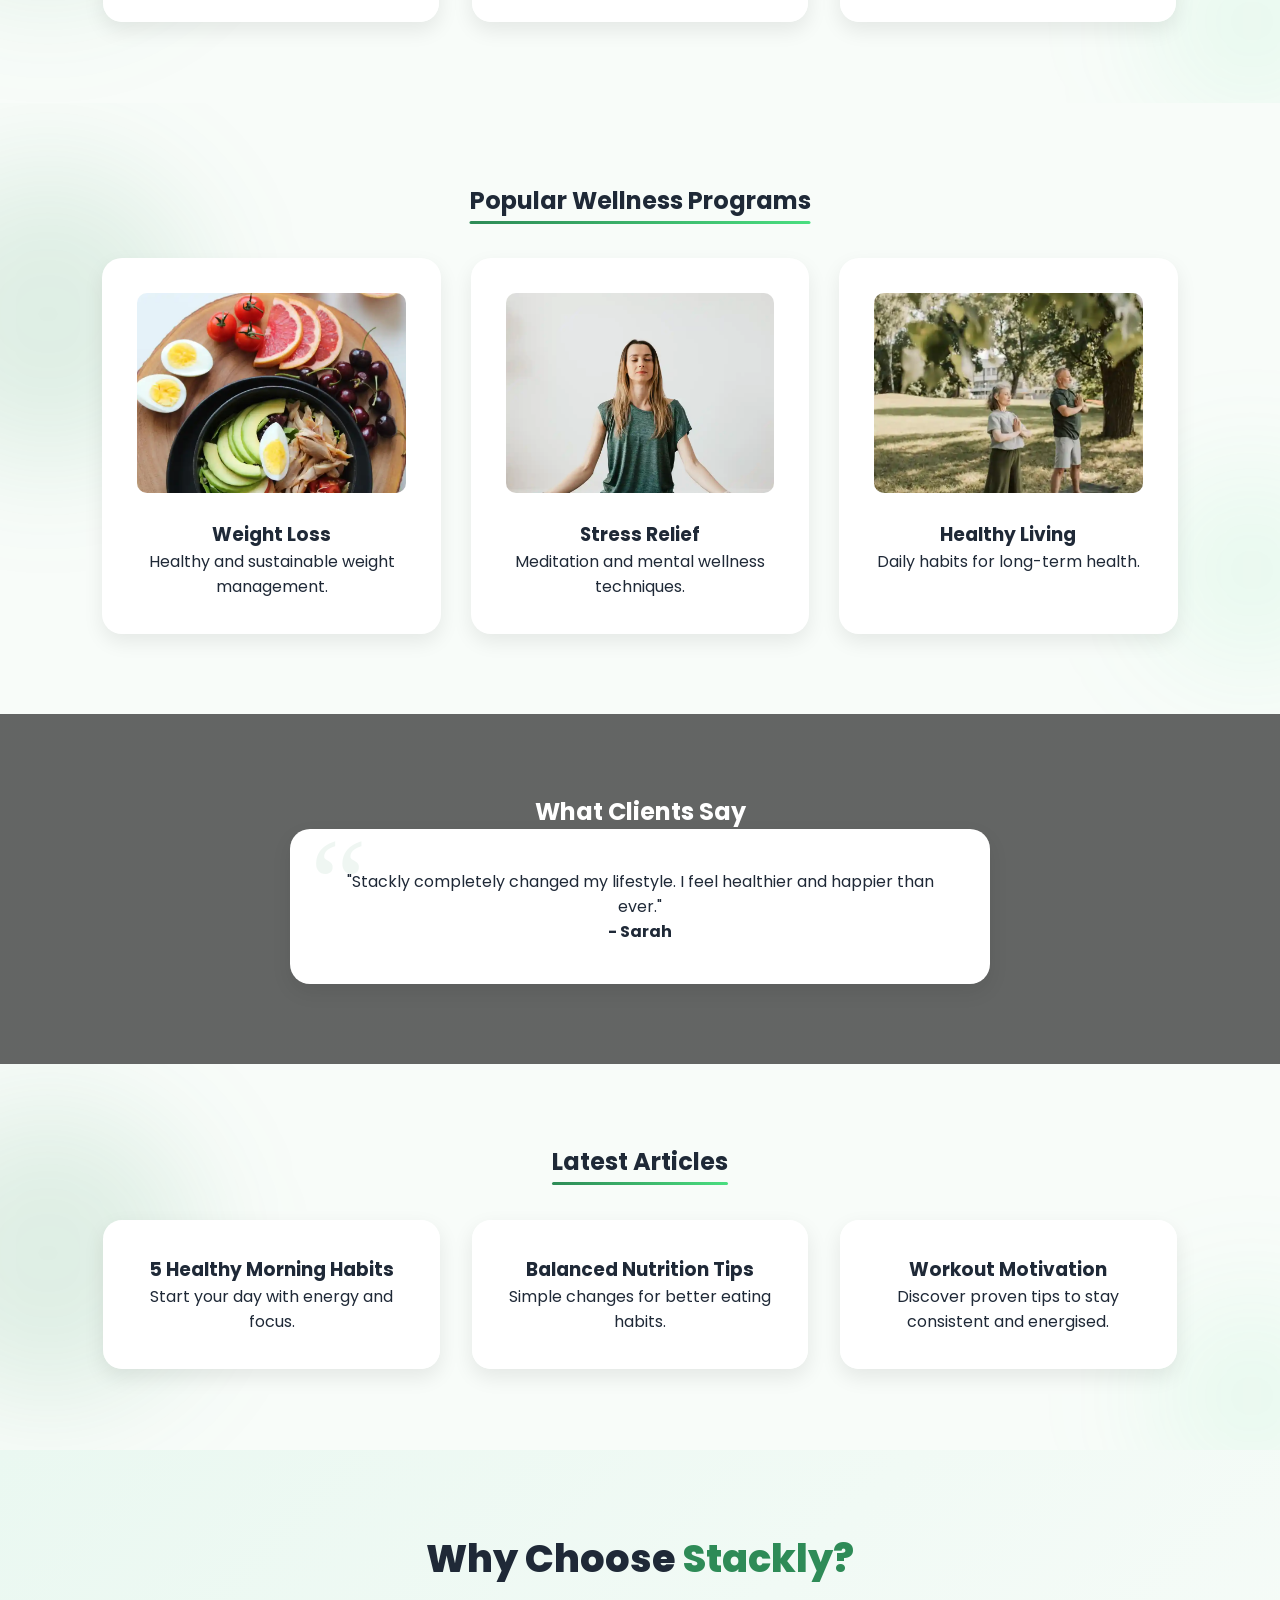
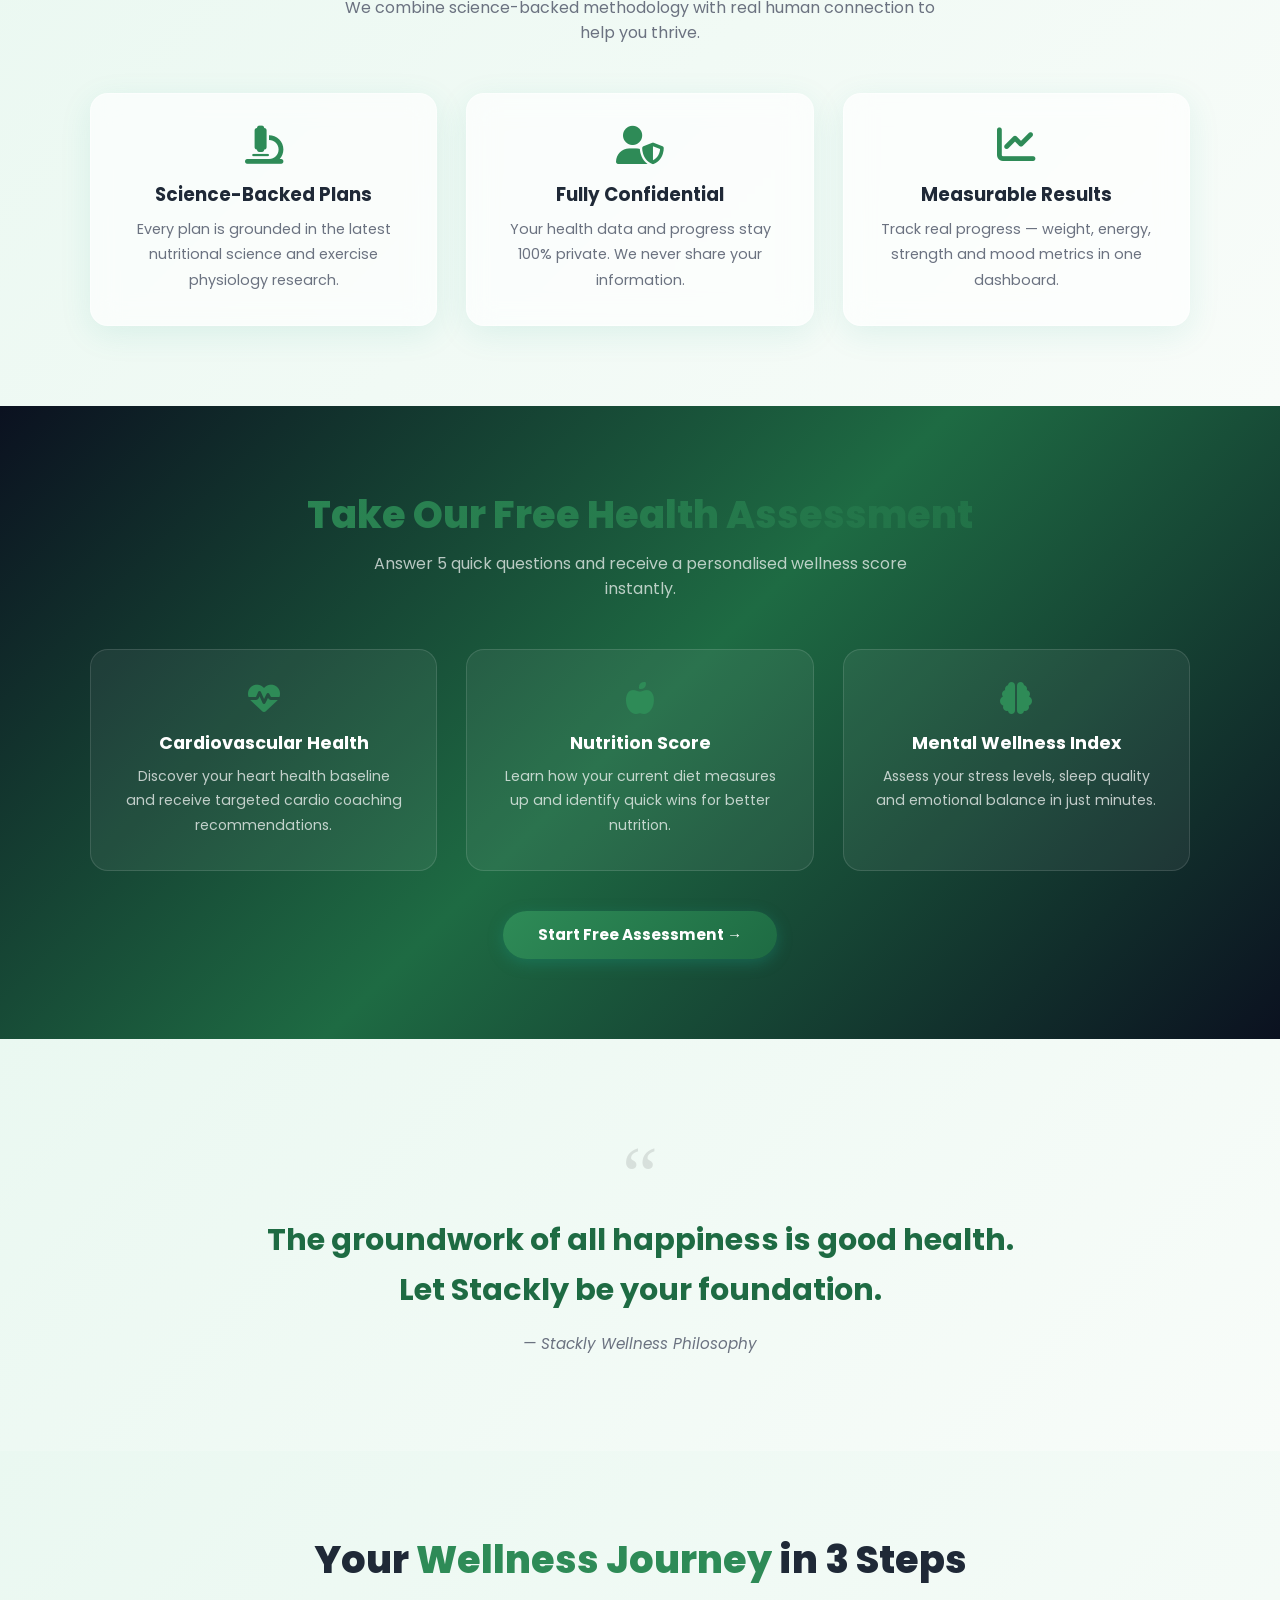
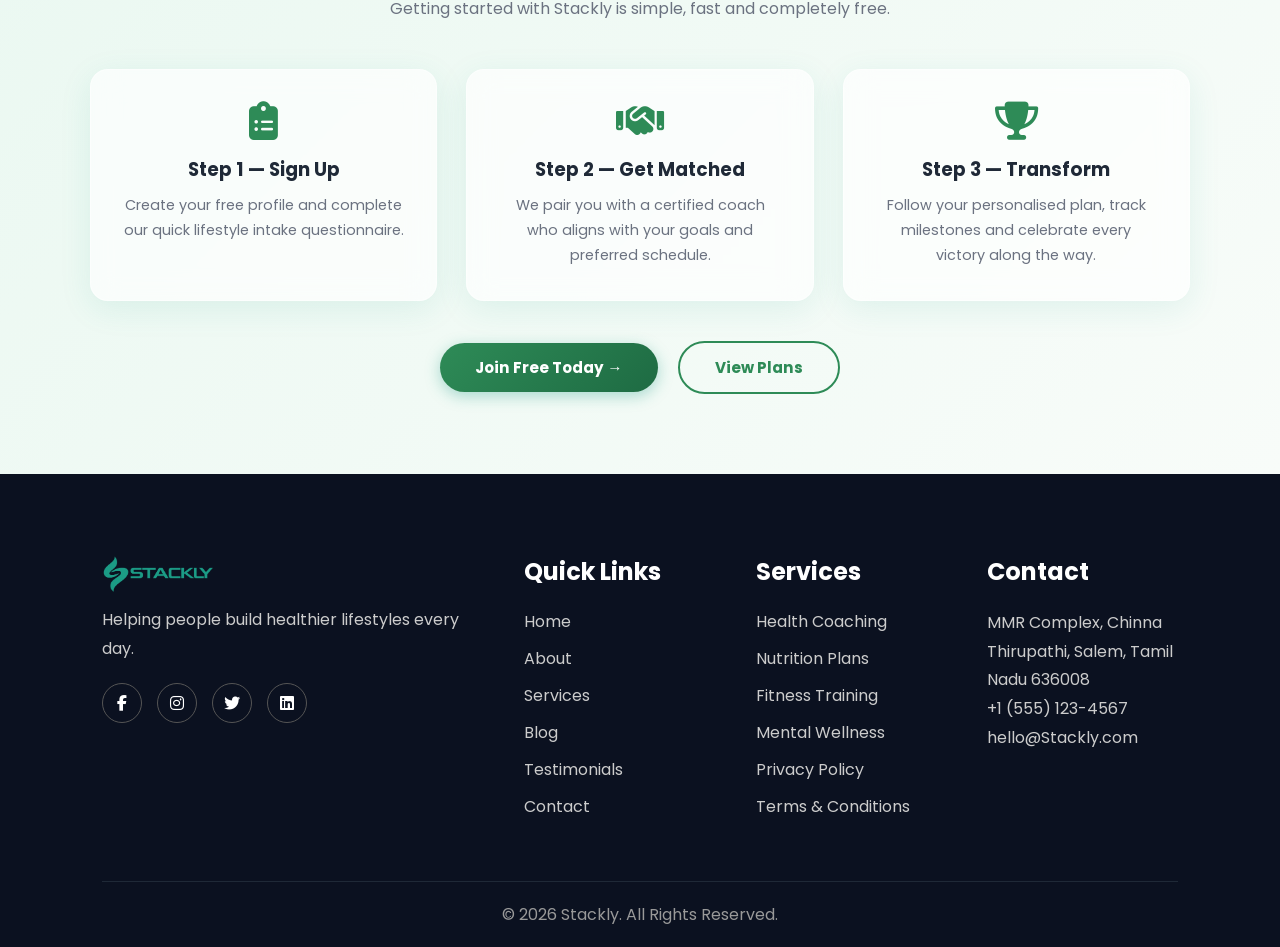
==== commit e2748b0d: "Add files via upload" ====
--- a/index.html
+++ b/index.html
@@ -4,11 +4,12 @@
 <head>
   <meta charset="UTF-8">
   <meta name="viewport" content="width=device-width, initial-scale=1.0">
-  <title>Stackly - Wellness Coach</title>
+  <title>Stackly - Lifestyle Coach</title>
 
   <link rel="stylesheet" href="css/index.css">
   <link rel="stylesheet" href="css/unique-sections.css">
   <link rel="stylesheet" href="./assets/extra.css">
+  <link rel="stylesheet" href="css/animations.css">
 
 
   <link rel="stylesheet" href="https://cdnjs.cloudflare.com/ajax/libs/font-awesome/6.5.1/css/all.min.css">
@@ -16,6 +17,20 @@
 </head>
 
 <body>
+
+  <!-- Scroll Progress -->
+  <div id="scroll-progress"></div>
+
+  <!-- Cursor Spotlight -->
+  <div id="cursor-spotlight"></div>
+
+  <!-- Page Loader -->
+  <div id="page-loader">
+    <div class="loader-logo"><img src="./assets/logo.webp" alt="Stackly"></div>
+    <div class="loader-bar-wrap">
+      <div class="loader-bar"></div>
+    </div>
+  </div>
 
   <header>
     <nav class="navbar">
@@ -50,6 +65,9 @@
 
     </video>
 
+    <!-- Hero Particles -->
+    <div id="hero-particles"></div>
+
     <div class="hero-overlay"></div>
 
     <div class="hero-content">
@@ -323,6 +341,7 @@
         <a href="about.html">About</a>
         <a href="services.html">Services</a>
         <a href="blog.html">Blog</a>
+        <a href="testimonials.html">Testimonials</a>
         <a href="contact.html">Contact</a>
       </div>
 
@@ -332,6 +351,8 @@
         <a href="404.html">Nutrition Plans</a>
         <a href="404.html">Fitness Training</a>
         <a href="404.html">Mental Wellness</a>
+        <a href="404.html">Privacy Policy</a>
+        <a href="404.html">Terms & Conditions</a>
       </div>
 
       <div class="footer-box">
@@ -350,6 +371,7 @@
   </footer>
 
   <script src="js/main.js"></script>
+  <script src="js/animations.js"></script>
   <script>
     (function () {
       var els = document.querySelectorAll('.us-reveal');
--- a/css/animations.css
+++ b/css/animations.css
@@ -0,0 +1,547 @@
+/* =====================================================
+   STACKLY — PREMIUM ANIMATIONS SYSTEM
+   animations.css
+===================================================== */
+
+/* ── 0. Google Font ───────────────────────────────── */
+@import url('https://fonts.googleapis.com/css2?family=Poppins:wght@300;400;500;600;700;800;900&display=swap');
+
+/* ── 1. CSS Custom Properties ─────────────────────── */
+:root {
+  --anim-primary: #2E8B57;
+  --anim-glow:    rgba(46,139,87,.55);
+  --anim-gold:    #4ade80;
+  --anim-ease:    cubic-bezier(.22,.68,0,1.2);
+}
+
+/* ── 2. PAGE LOADER ───────────────────────────────── */
+#page-loader {
+  position: fixed;
+  inset: 0;
+  background: #0B1120;
+  z-index: 99999;
+  display: flex;
+  flex-direction: column;
+  align-items: center;
+  justify-content: center;
+  gap: 22px;
+  transition: opacity .6s ease, visibility .6s ease;
+}
+
+#page-loader.loaded {
+  opacity: 0;
+  visibility: hidden;
+  pointer-events: none;
+}
+
+.loader-logo {
+  display: flex;
+  align-items: center;
+  justify-content: center;
+  animation: loaderLogoPulse 1.6s ease-in-out infinite;
+}
+
+.loader-logo img {
+  height: 64px;
+  width: auto;
+  /* Green tint matching site brand */
+  filter: brightness(0) invert(50%) sepia(80%) saturate(340%) hue-rotate(120deg) brightness(85%) contrast(110%);
+  drop-shadow: 0 0 20px rgba(74,222,128,.5);
+}
+
+@keyframes loaderLogoPulse {
+  0%, 100% { transform: scale(1);    filter: drop-shadow(0 0 8px rgba(74,222,128,.4)); }
+  50%       { transform: scale(1.08); filter: drop-shadow(0 0 22px rgba(74,222,128,.8)); }
+}
+
+.loader-bar-wrap {
+  width: 200px;
+  height: 4px;
+  background: rgba(255,255,255,.12);
+  border-radius: 4px;
+  overflow: hidden;
+}
+
+.loader-bar {
+  height: 100%;
+  width: 0%;
+  background: linear-gradient(90deg, #4ade80, #2E8B57);
+  border-radius: 4px;
+  animation: loadProgress 1.4s var(--anim-ease) forwards;
+}
+
+@keyframes loadProgress {
+  0%   { width: 0%; }
+  60%  { width: 80%; }
+  100% { width: 100%; }
+}
+
+/* ── 3. SCROLL PROGRESS BAR ───────────────────────── */
+#scroll-progress {
+  position: fixed;
+  top: 0;
+  left: 0;
+  height: 3px;
+  width: 0%;
+  background: linear-gradient(90deg, #4ade80, #2E8B57, #86efac);
+  z-index: 10001;
+  border-radius: 0 4px 4px 0;
+  transition: width .1s linear;
+  box-shadow: 0 0 10px rgba(74,222,128,.6);
+}
+
+/* ── 4. CURSOR SPOTLIGHT ──────────────────────────── */
+#cursor-spotlight {
+  position: fixed;
+  width: 400px;
+  height: 400px;
+  border-radius: 50%;
+  background: radial-gradient(
+    circle,
+    rgba(46,139,87,.10) 0%,
+    rgba(46,139,87,.04) 40%,
+    transparent 70%
+  );
+  pointer-events: none;
+  transform: translate(-50%, -50%);
+  z-index: 0;
+  transition: opacity .4s ease;
+  opacity: 0;
+}
+
+body:hover #cursor-spotlight { opacity: 1; }
+
+/* ── 5. HERO PARTICLES ────────────────────────────── */
+#hero-particles {
+  position: absolute;
+  inset: 0;
+  z-index: 1;
+  overflow: hidden;
+  pointer-events: none;
+}
+
+.hparticle {
+  position: absolute;
+  border-radius: 50%;
+  background: rgba(74,222,128,.25);
+  filter: blur(1px);
+  animation: floatParticle linear infinite;
+}
+
+@keyframes floatParticle {
+  0%   { transform: translateY(100vh) scale(0); opacity: 0; }
+  10%  { opacity: 1; }
+  90%  { opacity: .6; }
+  100% { transform: translateY(-120px) scale(1.2); opacity: 0; }
+}
+
+/* ── 6. STAGGER SCROLL REVEAL ─────────────────────── */
+.anim-reveal {
+  opacity: 0;
+  transform: translateY(50px);
+  transition: opacity .75s ease, transform .75s ease;
+}
+
+.anim-reveal.in-view {
+  opacity: 1;
+  transform: translateY(0);
+}
+
+.anim-reveal-left {
+  opacity: 0;
+  transform: translateX(-50px);
+  transition: opacity .75s ease, transform .75s ease;
+}
+.anim-reveal-left.in-view {
+  opacity: 1;
+  transform: translateX(0);
+}
+
+.anim-reveal-right {
+  opacity: 0;
+  transform: translateX(50px);
+  transition: opacity .75s ease, transform .75s ease;
+}
+.anim-reveal-right.in-view {
+  opacity: 1;
+  transform: translateX(0);
+}
+
+.anim-reveal-scale {
+  opacity: 0;
+  transform: scale(.85);
+  transition: opacity .75s ease, transform .75s ease;
+}
+.anim-reveal-scale.in-view {
+  opacity: 1;
+  transform: scale(1);
+}
+
+/* Stagger delays */
+.anim-d1 { transition-delay: .08s; }
+.anim-d2 { transition-delay: .18s; }
+.anim-d3 { transition-delay: .28s; }
+.anim-d4 { transition-delay: .38s; }
+
+/* ── 7. SECTION HEADING SPLIT REVEAL ─────────────── */
+.split-heading .char {
+  display: inline-block;
+  opacity: 0;
+  transform: translateY(30px) rotate(8deg);
+  transition: opacity .5s ease, transform .5s ease;
+}
+.split-heading.in-view .char {
+  opacity: 1;
+  transform: translateY(0) rotate(0deg);
+}
+
+/* ── 8. PREMIUM CARD STYLES ───────────────────────── */
+
+/* Service cards */
+.service-card {
+  position: relative;
+  overflow: hidden;
+  border: 1.5px solid transparent;
+  background-clip: padding-box;
+  transition: transform .38s var(--anim-ease),
+              box-shadow .38s ease,
+              border-color .38s ease !important;
+  will-change: transform;
+  transform-style: preserve-3d;
+}
+
+.service-card::before {
+  content: '';
+  position: absolute;
+  inset: 0;
+  background: linear-gradient(
+    135deg,
+    rgba(46,139,87,0) 0%,
+    rgba(74,222,128,.06) 50%,
+    rgba(46,139,87,0) 100%
+  );
+  opacity: 0;
+  transition: opacity .4s ease;
+  pointer-events: none;
+}
+
+.service-card:hover::before { opacity: 1; }
+
+.service-card::after {
+  content: '';
+  position: absolute;
+  top: -2px; left: -100%;
+  width: 60%;
+  height: calc(100% + 4px);
+  background: linear-gradient(
+    90deg,
+    transparent,
+    rgba(255,255,255,.35),
+    transparent
+  );
+  transform: skewX(-20deg);
+  transition: left .6s ease;
+  pointer-events: none;
+}
+.service-card:hover::after { left: 140%; }
+
+.service-card:hover {
+  transform: translateY(-12px) scale(1.02) !important;
+  box-shadow: 0 24px 60px rgba(46,139,87,.22) !important;
+  border-color: rgba(46,139,87,.3) !important;
+}
+
+/* Program cards */
+.program-card {
+  position: relative;
+  overflow: hidden;
+  transition: transform .38s var(--anim-ease),
+              box-shadow .38s ease !important;
+  transform-style: preserve-3d;
+}
+
+.program-card img {
+  transition: transform .5s ease !important;
+}
+.program-card:hover img {
+  transform: scale(1.07);
+}
+
+.program-card::after {
+  content: '';
+  position: absolute;
+  top: -2px; left: -100%;
+  width: 60%;
+  height: calc(100% + 4px);
+  background: linear-gradient(90deg, transparent, rgba(255,255,255,.28), transparent);
+  transform: skewX(-20deg);
+  transition: left .6s ease;
+  pointer-events: none;
+}
+.program-card:hover::after { left: 140%; }
+
+.program-card:hover {
+  transform: translateY(-12px) scale(1.02) !important;
+  box-shadow: 0 28px 70px rgba(46,139,87,.22) !important;
+}
+
+/* Blog cards */
+.blog-card {
+  position: relative;
+  overflow: hidden;
+  transition: transform .38s var(--anim-ease),
+              box-shadow .38s ease,
+              border-color .38s ease !important;
+  border: 1.5px solid transparent;
+  background-clip: padding-box;
+}
+
+.blog-card::after {
+  content: '';
+  position: absolute;
+  top: -2px; left: -100%;
+  width: 60%;
+  height: calc(100% + 4px);
+  background: linear-gradient(90deg, transparent, rgba(255,255,255,.28), transparent);
+  transform: skewX(-20deg);
+  transition: left .6s ease;
+  pointer-events: none;
+}
+.blog-card:hover::after { left: 140%; }
+
+.blog-card:hover {
+  transform: translateY(-12px) scale(1.02) !important;
+  box-shadow: 0 24px 60px rgba(46,139,87,.18) !important;
+  border-color: rgba(46,139,87,.25) !important;
+}
+
+/* Stat cards */
+.stat-card {
+  position: relative;
+  overflow: hidden;
+  transition: transform .35s var(--anim-ease),
+              box-shadow .35s ease !important;
+}
+
+.stat-card::before {
+  content: '';
+  position: absolute;
+  inset: 0;
+  background: linear-gradient(
+    135deg,
+    rgba(46,139,87,.04),
+    rgba(74,222,128,.08),
+    rgba(46,139,87,.04)
+  );
+  opacity: 0;
+  transition: opacity .4s ease;
+}
+.stat-card:hover::before { opacity: 1; }
+.stat-card:hover {
+  transform: translateY(-8px) scale(1.03) !important;
+  box-shadow: 0 20px 50px rgba(46,139,87,.2) !important;
+}
+
+.stat-card h2 {
+  background: linear-gradient(135deg, #2E8B57, #4ade80);
+  -webkit-background-clip: text;
+  -webkit-text-fill-color: transparent;
+  background-clip: text;
+}
+
+/* ── 9. FLOATING ICON ANIMATION ───────────────────── */
+.service-card i {
+  display: inline-block;
+  transition: transform .4s var(--anim-ease), color .4s ease;
+}
+.service-card:hover i {
+  transform: scale(1.25) rotate(-8deg);
+  color: #2E8B57;
+}
+
+/* ── 10. SECTION TITLE UNDERLINE REVEAL ───────────── */
+.section-underline {
+  position: relative;
+  display: inline-block;
+}
+.section-underline::after {
+  content: '';
+  position: absolute;
+  bottom: -6px;
+  left: 50%;
+  transform: translateX(-50%);
+  width: 0;
+  height: 3px;
+  background: linear-gradient(90deg, #2E8B57, #4ade80);
+  border-radius: 2px;
+  transition: width .8s var(--anim-ease);
+}
+.section-underline.in-view::after {
+  width: 100%;
+}
+
+/* ── 11. FLOATING ORBS (background decoration) ──── */
+.floating-orb {
+  position: absolute;
+  border-radius: 50%;
+  filter: blur(60px);
+  pointer-events: none;
+  z-index: 0;
+  animation: orbFloat ease-in-out infinite alternate;
+}
+
+@keyframes orbFloat {
+  0%   { transform: translate(0, 0) scale(1); }
+  100% { transform: translate(20px, -30px) scale(1.1); }
+}
+
+/* Orb variants added to sections via JS */
+.orb-green  { background: rgba(46,139,87,.12); }
+.orb-mint   { background: rgba(74,222,128,.09); }
+.orb-teal   { background: rgba(20,184,166,.08); }
+
+/* ── 12. TESTIMONIAL BOX ────────────────────────── */
+.testimonial-box {
+  transition: transform .38s var(--anim-ease),
+              box-shadow .38s ease !important;
+  position: relative;
+  overflow: hidden;
+}
+.testimonial-box::before {
+  content: '\201C';
+  position: absolute;
+  top: -10px; left: 20px;
+  font-size: 8rem;
+  font-family: Georgia, serif;
+  color: rgba(46,139,87,.08);
+  line-height: 1;
+  pointer-events: none;
+}
+.testimonial-box:hover {
+  transform: translateY(-8px) scale(1.015) !important;
+  box-shadow: 0 24px 60px rgba(46,139,87,.18) !important;
+}
+
+/* ── 13. NAVBAR GLASS ON SCROLL ────────────────── */
+header.glass-nav {
+  background: rgba(255,255,255,.82) !important;
+  backdrop-filter: blur(18px) saturate(160%);
+  -webkit-backdrop-filter: blur(18px) saturate(160%);
+  box-shadow: 0 4px 30px rgba(0,0,0,.1) !important;
+  border-bottom: 1px solid rgba(255,255,255,.6);
+}
+
+/* ── 14. BUTTON MAGNETIC EFFECT ─────────────────── */
+.magnetic-btn {
+  transition: transform .25s var(--anim-ease), box-shadow .25s ease;
+}
+
+/* ── 15. FOOTER LINK HOVER ──────────────────────── */
+.footer-box a {
+  position: relative;
+  transition: color .3s ease, padding-left .3s ease;
+}
+.footer-box a::before {
+  content: '→';
+  position: absolute;
+  left: -18px;
+  opacity: 0;
+  transition: opacity .3s ease, left .3s ease;
+  color: var(--anim-primary);
+  font-size: .85em;
+}
+.footer-box a:hover {
+  color: #4ade80 !important;
+  padding-left: 18px;
+}
+.footer-box a:hover::before {
+  opacity: 1;
+  left: 0;
+}
+
+/* ── 16. NAV LINK HOVER ─────────────────────────── */
+.nav-links a {
+  position: relative;
+}
+.nav-links a::after {
+  content: '';
+  position: absolute;
+  bottom: -3px;
+  left: 50%;
+  transform: translateX(-50%);
+  width: 0;
+  height: 2px;
+  background: linear-gradient(90deg, #2E8B57, #4ade80);
+  border-radius: 2px;
+  transition: width .3s ease;
+}
+.nav-links a:hover::after,
+.nav-links a.active::after {
+  width: 100%;
+}
+
+/* ── 17. ICON GLOW on HOVER ─────────────────────── */
+.service-card:hover i,
+.us-glass-card:hover .us-icon,
+.us-dark-card:hover .us-icon {
+  filter: drop-shadow(0 0 10px rgba(74,222,128,.6));
+}
+
+/* ── 18. KEYFRAME LIBRARY ───────────────────────── */
+@keyframes gentleFloat {
+  0%, 100% { transform: translateY(0px); }
+  50%       { transform: translateY(-8px); }
+}
+
+@keyframes rotateIn {
+  from { opacity:0; transform: rotate(-15deg) scale(.8); }
+  to   { opacity:1; transform: rotate(0deg) scale(1); }
+}
+
+@keyframes slideInLeft {
+  from { opacity:0; transform: translateX(-60px); }
+  to   { opacity:1; transform: translateX(0); }
+}
+
+@keyframes slideInRight {
+  from { opacity:0; transform: translateX(60px); }
+  to   { opacity:1; transform: translateX(0); }
+}
+
+@keyframes bounceIn {
+  0%   { opacity:0; transform: scale(0.3); }
+  50%  { opacity:.9; transform: scale(1.05); }
+  70%  { transform: scale(0.97); }
+  100% { opacity:1; transform: scale(1); }
+}
+
+@keyframes pulseRing {
+  0%   { box-shadow: 0 0 0 0 var(--anim-glow); }
+  70%  { box-shadow: 0 0 0 14px rgba(46,139,87,0); }
+  100% { box-shadow: 0 0 0 0 rgba(46,139,87,0); }
+}
+
+/* ── 19. RIPPLE ON CARDS ────────────────────────── */
+.card-ripple {
+  position: absolute;
+  border-radius: 50%;
+  background: rgba(46,139,87,.2);
+  transform: scale(0);
+  animation: cardRipple .65s linear;
+  pointer-events: none;
+  width: 80px;
+  height: 80px;
+  margin: -40px;
+}
+@keyframes cardRipple {
+  to { transform: scale(5); opacity: 0; }
+}
+
+/* ── 20. MOBILE SAFETY ──────────────────────────── */
+@media (prefers-reduced-motion: reduce) {
+  *, *::before, *::after {
+    animation-duration: .01ms !important;
+    animation-iteration-count: 1 !important;
+    transition-duration: .01ms !important;
+  }
+}
